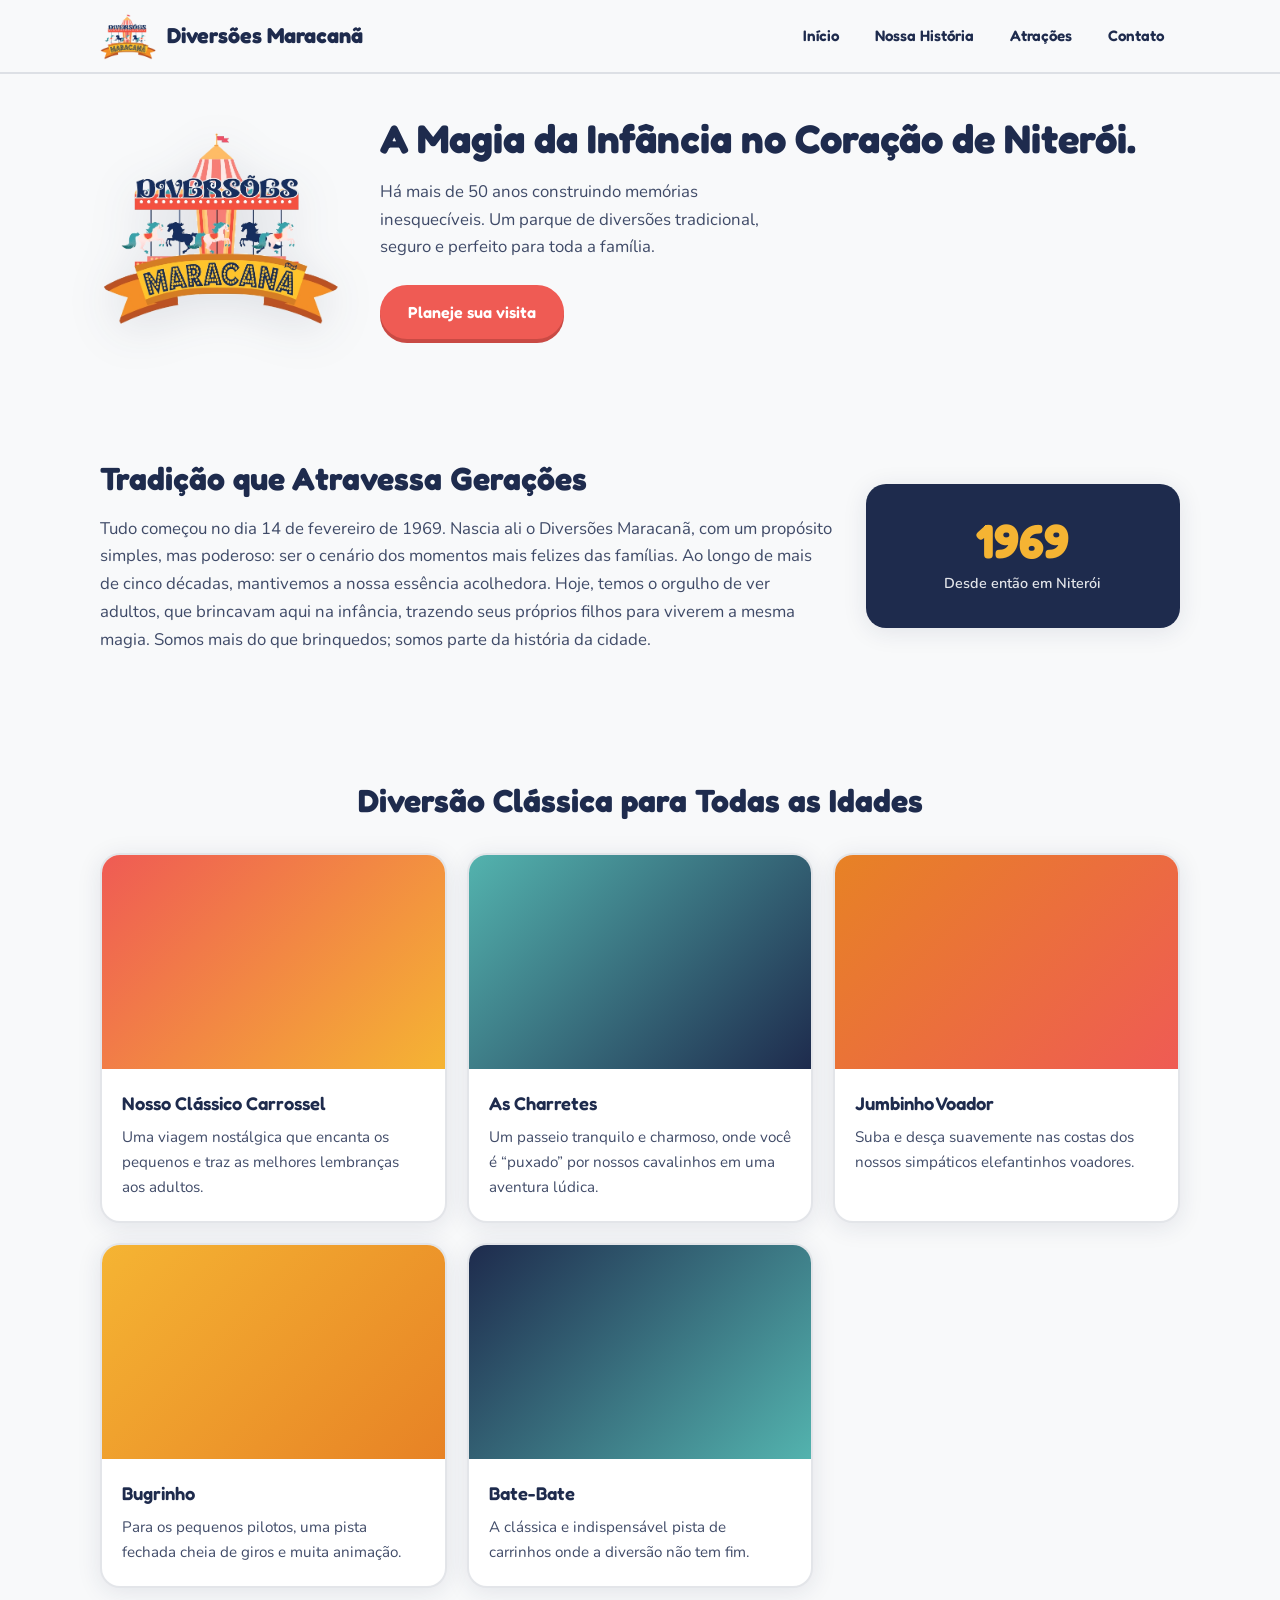
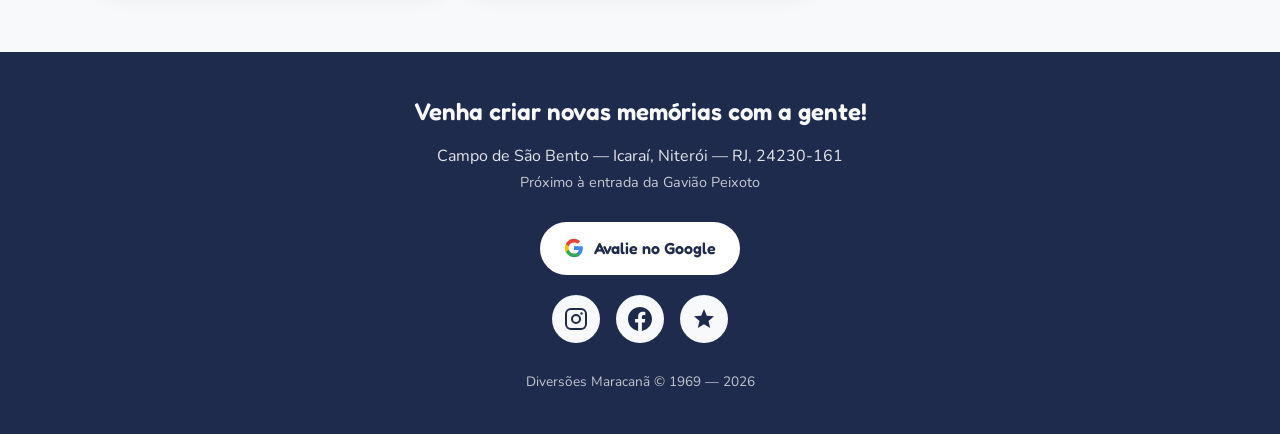
==== index.html @ ae3cbe06 "Publica site vitrine Diversões Maracanã Co-authored-by: Cursor <cursoragent@cursor.com>" ====
<!DOCTYPE html>
<html lang="pt-BR">
<head>
  <meta charset="UTF-8">
  <meta name="viewport" content="width=device-width, initial-scale=1.0">
  <meta name="description" content="Diversões Maracanã — há mais de 50 anos construindo memórias em Niterói, RJ. Parque de diversões tradicional, seguro e perfeito para toda a família.">
  <title>Diversões Maracanã | Parque em Niterói — RJ</title>
  <link rel="icon" href="assets/logo.png" type="image/png">
  <link rel="apple-touch-icon" href="assets/logo.png">
  <link rel="preconnect" href="https://fonts.googleapis.com">
  <link rel="preconnect" href="https://fonts.gstatic.com" crossorigin>
  <link href="https://fonts.googleapis.com/css2?family=Fredoka:wght@500;600;700&family=Nunito:wght@400;600;700&display=swap" rel="stylesheet">
  <link rel="stylesheet" href="styles.css">
</head>
<body>
  <a class="skip-link" href="#conteudo">Ir para o conteúdo</a>

  <header class="header" id="topo">
    <div class="header__inner container">
      <a class="brand" href="#topo">
        <img class="brand__logo" src="assets/logo.png" alt="" width="56" height="42" decoding="async" aria-hidden="true">
        <span class="brand__name">Diversões Maracanã</span>
      </a>

      <button class="nav-toggle" type="button" aria-expanded="false" aria-controls="menu-principal" aria-label="Abrir menu">
        <span class="nav-toggle__bar"></span>
        <span class="nav-toggle__bar"></span>
        <span class="nav-toggle__bar"></span>
      </button>

      <nav class="nav" id="menu-principal" aria-label="Menu principal">
        <ul class="nav__list">
          <li><a href="#topo">Início</a></li>
          <li><a href="#historia">Nossa História</a></li>
          <li><a href="#atracoes">Atrações</a></li>
          <li><a href="#contato">Contato</a></li>
        </ul>
      </nav>
    </div>
  </header>

  <main id="conteudo">
    <section class="hero" id="inicio" aria-labelledby="hero-title">
      <div class="container hero__inner">
        <img class="hero__logo" src="assets/logo.png" alt="Diversões Maracanã" width="260" height="195" decoding="async">
        <div class="hero__text">
          <h1 id="hero-title" class="hero__title">A Magia da Infância no Coração de Niterói.</h1>
          <p class="hero__subtitle">
            Há mais de 50 anos construindo memórias inesquecíveis. Um parque de diversões tradicional, seguro e perfeito para toda a família.
          </p>
          <a class="btn btn--cta" href="#contato">Planeje sua visita</a>
        </div>
      </div>
    </section>

    <section class="section historia" id="historia" aria-labelledby="historia-title">
      <div class="container historia__inner">
        <div class="historia__content">
          <h2 id="historia-title" class="section__title">Tradição que Atravessa Gerações</h2>
          <p class="historia__text">
            Tudo começou no dia 14 de fevereiro de 1969. Nascia ali o Diversões Maracanã, com um propósito simples, mas poderoso: ser o cenário dos momentos mais felizes das famílias. Ao longo de mais de cinco décadas, mantivemos a nossa essência acolhedora. Hoje, temos o orgulho de ver adultos, que brincavam aqui na infância, trazendo seus próprios filhos para viverem a mesma magia. Somos mais do que brinquedos; somos parte da história da cidade.
          </p>
        </div>
        <div class="historia__badge" aria-hidden="true">
          <span class="historia__year">1969</span>
          <span class="historia__label">Desde então em Niterói</span>
        </div>
      </div>
    </section>

    <section class="section atracoes" id="atracoes" aria-labelledby="atracoes-title">
      <div class="container">
        <header class="section__header">
          <h2 id="atracoes-title" class="section__title section__title--center">Diversão Clássica para Todas as Idades</h2>
        </header>
        <ul class="atracoes-grid">
          <li class="atracao-card">
            <div class="atracao-card__img atracao-card__img--1" role="img" aria-label="Imagem: Nosso Clássico Carrossel"></div>
            <div class="atracao-card__body">
              <h3 class="atracao-card__title">Nosso Clássico Carrossel</h3>
              <p>Uma viagem nostálgica que encanta os pequenos e traz as melhores lembranças aos adultos.</p>
            </div>
          </li>
          <li class="atracao-card">
            <div class="atracao-card__img atracao-card__img--2" role="img" aria-label="Imagem: As Charretes"></div>
            <div class="atracao-card__body">
              <h3 class="atracao-card__title">As Charretes</h3>
              <p>Um passeio tranquilo e charmoso, onde você é &ldquo;puxado&rdquo; por nossos cavalinhos em uma aventura lúdica.</p>
            </div>
          </li>
          <li class="atracao-card">
            <div class="atracao-card__img atracao-card__img--3" role="img" aria-label="Imagem: Jumbinho Voador"></div>
            <div class="atracao-card__body">
              <h3 class="atracao-card__title">Jumbinho Voador</h3>
              <p>Suba e desça suavemente nas costas dos nossos simpáticos elefantinhos voadores.</p>
            </div>
          </li>
          <li class="atracao-card">
            <div class="atracao-card__img atracao-card__img--4" role="img" aria-label="Imagem: Bugrinho"></div>
            <div class="atracao-card__body">
              <h3 class="atracao-card__title">Bugrinho</h3>
              <p>Para os pequenos pilotos, uma pista fechada cheia de giros e muita animação.</p>
            </div>
          </li>
          <li class="atracao-card">
            <div class="atracao-card__img atracao-card__img--5" role="img" aria-label="Imagem: Bate-Bate"></div>
            <div class="atracao-card__body">
              <h3 class="atracao-card__title">Bate-Bate</h3>
              <p>A clássica e indispensável pista de carrinhos onde a diversão não tem fim.</p>
            </div>
          </li>
        </ul>
      </div>
    </section>
  </main>

  <footer class="footer" id="contato">
    <div class="container footer__inner">
      <p class="footer__phrase">Venha criar novas memórias com a gente!</p>
      <address class="footer__location">
        <span class="footer__location-main">Campo de São Bento — Icaraí, Niterói — RJ, 24230-161</span>
        <span class="footer__location-note">Próximo à entrada da Gavião Peixoto</span>
      </address>

      <div class="footer__actions">
        <a class="btn btn--google" href="https://share.google/sblqpEPhk3di3RoPD" target="_blank" rel="noopener noreferrer">
          <svg class="btn__icon" viewBox="0 0 24 24" width="20" height="20" aria-hidden="true" focusable="false">
            <path fill="#4285F4" d="M22.56 12.25c0-.78-.07-1.53-.2-2.25H12v4.26h5.92a5.06 5.06 0 01-2.2 3.32v2.77h3.57c2.08-1.92 3.28-4.74 3.28-8.1z"/>
            <path fill="#34A853" d="M12 23c2.97 0 5.46-.98 7.28-2.66l-3.57-2.77c-.98.66-2.23 1.06-3.71 1.06-2.86 0-5.29-1.93-6.16-4.53H2.18v2.84C3.99 20.53 7.7 23 12 23z"/>
            <path fill="#FBBC05" d="M5.84 14.09c-.22-.66-.35-1.36-.35-2.09s.13-1.43.35-2.09V7.07H2.18C1.43 8.55 1 10.22 1 12s.43 3.45 1.18 4.93l2.85-2.22.81-.62z"/>
            <path fill="#EA4335" d="M12 5.38c1.62 0 3.06.56 4.21 1.64l3.15-3.15C17.45 2.09 14.97 1 12 1 7.7 1 3.99 3.47 2.18 7.07l3.66 2.84c.87-2.6 3.3-4.53 6.16-4.53z"/>
          </svg>
          Avalie no Google
        </a>

        <ul class="footer__social" aria-label="Redes sociais">
          <li>
            <a class="footer__icon-link" href="https://www.instagram.com/diversoesmaracana?utm_source=ig_web_button_share_sheet&igsh=ZDNlZDc0MzIxNw==" target="_blank" rel="noopener noreferrer" aria-label="Instagram — Diversões Maracanã">
              <svg class="footer__icon" viewBox="0 0 24 24" aria-hidden="true" focusable="false">
                <rect x="2" y="2" width="20" height="20" rx="5" fill="none" stroke="currentColor" stroke-width="2"/>
                <circle cx="12" cy="12" r="4" fill="none" stroke="currentColor" stroke-width="2"/>
                <circle cx="17.5" cy="6.5" r="1.2" fill="currentColor"/>
              </svg>
            </a>
          </li>
          <li>
            <a class="footer__icon-link footer__icon-link--fb" href="https://www.facebook.com/people/Diversoesmaracana/61552289991454/" target="_blank" rel="noopener noreferrer" aria-label="Facebook — Diversões Maracanã">
              <svg class="footer__icon" viewBox="0 0 24 24" aria-hidden="true" focusable="false">
                <path fill="currentColor" d="M24 12.073c0-6.627-5.373-12-12-12s-12 5.373-12 12c0 5.99 4.388 10.954 10.125 11.854v-8.385H7.078v-3.47h3.047V9.43c0-3.007 1.792-4.669 4.533-4.669 1.312 0 2.686.235 2.686.235v2.953H15.83c-1.491 0-1.956.925-1.956 1.874v2.25h3.328l-.532 3.47h-2.796v8.385C19.612 23.027 24 18.062 24 12.073z"/>
              </svg>
            </a>
          </li>
          <li>
            <a class="footer__icon-link footer__icon-link--google" href="https://share.google/sblqpEPhk3di3RoPD" target="_blank" rel="noopener noreferrer" aria-label="Google Reviews — Diversões Maracanã">
              <svg class="footer__icon" viewBox="0 0 24 24" aria-hidden="true" focusable="false">
                <path fill="currentColor" d="M12 17.27L18.18 21l-1.64-7.03L22 9.24l-7.19-.61L12 2 9.19 8.63 2 9.24l5.46 4.73L5.82 21z"/>
              </svg>
            </a>
          </li>
        </ul>
      </div>

      <p class="footer__copy">Diversões Maracanã &copy; 1969 — 2026</p>
    </div>
  </footer>

  <script src="script.js"></script>
</body>
</html>
---- styles.css ----
/* Diversões Maracanã — Mobile First
   #F8F9FA #1E2B4D #EF5B54 #F5B433 #E78225 #53B3AE */

:root {
  --bg: #F8F9FA;
  --navy: #1E2B4D;
  --coral: #EF5B54;
  --gold: #F5B433;
  --orange: #E78225;
  --aqua: #53B3AE;
  --white: #fff;
  --navy-80: rgba(30, 43, 77, 0.85);
  --navy-12: rgba(30, 43, 77, 0.12);
  --shadow: 0 4px 24px rgba(30, 43, 77, 0.1);
  --shadow-hover: 0 14px 36px rgba(30, 43, 77, 0.16);
  --radius: 12px;
  --radius-lg: 20px;
  --font-display: "Fredoka", system-ui, sans-serif;
  --font-body: "Nunito", system-ui, sans-serif;
  --header-h: 72px;
  --container: min(1080px, 100% - 2rem);
  --ease: 0.3s cubic-bezier(0.4, 0, 0.2, 1);
}

*,
*::before,
*::after {
  box-sizing: border-box;
}

html {
  scroll-behavior: smooth;
}

body {
  margin: 0;
  font-family: var(--font-body);
  font-size: 1rem;
  line-height: 1.65;
  color: var(--navy);
  background: var(--bg);
  -webkit-font-smoothing: antialiased;
}

img {
  max-width: 100%;
  height: auto;
  display: block;
}

.container {
  width: var(--container);
  margin-inline: auto;
}

.skip-link {
  position: absolute;
  top: -100%;
  left: 1rem;
  z-index: 200;
  padding: 0.75rem 1rem;
  background: var(--navy);
  color: var(--bg);
  border-radius: var(--radius);
  font-weight: 700;
  text-decoration: none;
}

.skip-link:focus {
  top: 1rem;
}

/* Buttons */
.btn {
  display: inline-flex;
  align-items: center;
  justify-content: center;
  padding: 0.85rem 1.75rem;
  font-family: var(--font-display);
  font-size: 1rem;
  font-weight: 600;
  text-decoration: none;
  border: none;
  border-radius: 999px;
  cursor: pointer;
  transition: transform var(--ease), box-shadow var(--ease), background var(--ease);
}

.btn--cta {
  background: var(--coral);
  color: var(--white);
  box-shadow: 0 4px 0 #c94a44;
}

.btn--cta:hover,
.btn--cta:focus-visible {
  color: var(--white);
  transform: translateY(-3px);
  box-shadow: 0 8px 0 #c94a44, var(--shadow-hover);
}

.btn--cta:active {
  transform: translateY(1px);
  box-shadow: 0 2px 0 #c94a44;
}

.btn:focus-visible {
  outline: 3px solid var(--gold);
  outline-offset: 3px;
}

/* Header */
.header {
  position: sticky;
  top: 0;
  z-index: 100;
  background: rgba(248, 249, 250, 0.94);
  backdrop-filter: blur(10px);
  border-bottom: 2px solid var(--navy-12);
}

.header__inner {
  display: flex;
  align-items: center;
  justify-content: space-between;
  min-height: var(--header-h);
  gap: 1rem;
}

.brand {
  display: flex;
  align-items: center;
  gap: 0.65rem;
  text-decoration: none;
  color: var(--navy);
}

.brand__logo {
  width: auto;
  height: 48px;
  object-fit: contain;
}

.brand__name {
  font-family: var(--font-display);
  font-size: clamp(1rem, 3.5vw, 1.35rem);
  font-weight: 700;
  line-height: 1.2;
}

.brand:hover .brand__name,
.brand:focus-visible .brand__name {
  color: var(--coral);
  transition: color var(--ease);
}

.nav-toggle {
  display: flex;
  flex-direction: column;
  justify-content: center;
  gap: 5px;
  width: 44px;
  height: 44px;
  padding: 0;
  border: none;
  background: var(--navy);
  border-radius: var(--radius);
  cursor: pointer;
}

.nav-toggle__bar {
  display: block;
  width: 22px;
  height: 2px;
  margin-inline: auto;
  background: var(--bg);
  border-radius: 2px;
  transition: transform var(--ease), opacity var(--ease);
}

.nav-toggle[aria-expanded="true"] .nav-toggle__bar:nth-child(1) {
  transform: translateY(7px) rotate(45deg);
}

.nav-toggle[aria-expanded="true"] .nav-toggle__bar:nth-child(2) {
  opacity: 0;
}

.nav-toggle[aria-expanded="true"] .nav-toggle__bar:nth-child(3) {
  transform: translateY(-7px) rotate(-45deg);
}

.nav {
  position: fixed;
  inset: var(--header-h) 0 0 0;
  padding: 1.5rem;
  background: var(--bg);
  transform: translateX(100%);
  transition: transform var(--ease);
  overflow-y: auto;
}

.nav.is-open {
  transform: translateX(0);
}

.nav__list {
  margin: 0;
  padding: 0;
  list-style: none;
}

.nav__list a {
  display: block;
  padding: 0.85rem 0;
  font-family: var(--font-display);
  font-size: 1.1rem;
  font-weight: 600;
  color: var(--navy);
  text-decoration: none;
  border-bottom: 2px solid var(--navy-12);
  transition: color var(--ease), padding-left var(--ease);
}

.nav__list a:hover,
.nav__list a:focus-visible {
  color: var(--coral);
  padding-left: 0.5rem;
}

/* Hero */
.hero {
  padding: 2.5rem 0 3.5rem;
}

.hero__inner {
  display: flex;
  flex-direction: column;
  align-items: center;
  text-align: center;
  gap: 1.5rem;
}

.hero__logo {
  width: min(220px, 70vw);
  filter: drop-shadow(0 10px 24px rgba(30, 43, 77, 0.12));
}

.hero__title {
  margin: 0 0 1rem;
  font-family: var(--font-display);
  font-size: clamp(1.65rem, 6vw, 2.5rem);
  font-weight: 700;
  line-height: 1.2;
  color: var(--navy);
}

.hero__subtitle {
  margin: 0 0 1.5rem;
  font-size: 1.05rem;
  color: var(--navy-80);
  max-width: 38ch;
  margin-inline: auto;
}

/* Sections */
.section {
  padding: 3rem 0;
}

.section__title {
  margin: 0 0 1rem;
  font-family: var(--font-display);
  font-size: clamp(1.45rem, 4.5vw, 2rem);
  font-weight: 700;
  line-height: 1.25;
  color: var(--navy);
}

.section__title--center {
  text-align: center;
}

.section__header {
  margin-bottom: 2rem;
}

/* História */
.historia__inner {
  display: grid;
  gap: 2rem;
}

.historia__text {
  margin: 0;
  font-size: 1.05rem;
  color: var(--navy-80);
}

.historia__badge {
  display: flex;
  flex-direction: column;
  align-items: center;
  justify-content: center;
  padding: 2rem;
  background: var(--navy);
  color: var(--bg);
  border-radius: var(--radius-lg);
  text-align: center;
  box-shadow: var(--shadow);
}

.historia__year {
  font-family: var(--font-display);
  font-size: 3rem;
  font-weight: 700;
  color: var(--gold);
  line-height: 1;
}

.historia__label {
  margin-top: 0.5rem;
  font-size: 0.9rem;
  font-weight: 600;
  opacity: 0.9;
}

/* Atrações grid */
.atracoes {
  padding-bottom: 4rem;
}

.atracoes-grid {
  display: grid;
  gap: 1.25rem;
  margin: 0;
  padding: 0;
  list-style: none;
}

.atracao-card {
  background: var(--white);
  border-radius: var(--radius-lg);
  border: 2px solid var(--navy-12);
  overflow: hidden;
  box-shadow: var(--shadow);
  transition: transform var(--ease), box-shadow var(--ease), border-color var(--ease);
}

.atracao-card:hover,
.atracao-card:focus-within {
  transform: translateY(-6px);
  box-shadow: var(--shadow-hover);
  border-color: var(--gold);
}

.atracao-card__img {
  aspect-ratio: 16 / 10;
  background-size: cover;
  background-position: center;
  transition: transform var(--ease);
}

.atracao-card:hover .atracao-card__img {
  transform: scale(1.04);
}

.atracao-card__img--1 {
  background: linear-gradient(135deg, var(--coral) 0%, var(--gold) 100%);
}

.atracao-card__img--2 {
  background: linear-gradient(135deg, var(--aqua) 0%, var(--navy) 100%);
}

.atracao-card__img--3 {
  background: linear-gradient(135deg, var(--orange) 0%, var(--coral) 100%);
}

.atracao-card__img--4 {
  background: linear-gradient(135deg, var(--gold) 0%, var(--orange) 100%);
}

.atracao-card__img--5 {
  background: linear-gradient(135deg, var(--navy) 0%, var(--aqua) 100%);
}

.atracao-card__body {
  padding: 1.15rem 1.25rem 1.35rem;
}

.atracao-card__title {
  margin: 0 0 0.4rem;
  font-family: var(--font-display);
  font-size: 1.15rem;
  font-weight: 600;
  color: var(--navy);
}

.atracao-card__body p {
  margin: 0;
  font-size: 0.95rem;
  color: var(--navy-80);
}

/* Footer */
.footer {
  padding: 2.5rem 0;
  background: var(--navy);
  color: var(--bg);
  text-align: center;
}

.footer__inner {
  display: flex;
  flex-direction: column;
  align-items: center;
  gap: 0.75rem;
}

.footer__phrase {
  margin: 0;
  font-family: var(--font-display);
  font-size: clamp(1.2rem, 4vw, 1.5rem);
  font-weight: 600;
}

.footer__location {
  margin: 0;
  font-size: 1rem;
  font-style: normal;
  line-height: 1.5;
  opacity: 0.9;
}

.footer__location-main {
  display: block;
}

.footer__location-note {
  display: block;
  margin-top: 0.25rem;
  font-size: 0.9rem;
  opacity: 0.85;
}

.footer__actions {
  display: flex;
  flex-direction: column;
  align-items: center;
  gap: 1.25rem;
  margin: 1rem 0 0.5rem;
}

.footer__social {
  display: flex;
  gap: 1rem;
  margin: 0;
  padding: 0;
  list-style: none;
}

.btn--google {
  display: inline-flex;
  align-items: center;
  gap: 0.6rem;
  padding: 0.85rem 1.5rem;
  font-family: var(--font-display);
  font-size: 1rem;
  font-weight: 600;
  text-decoration: none;
  color: var(--navy);
  background: var(--white);
  border-radius: 999px;
  box-shadow: 0 4px 0 rgba(30, 43, 77, 0.15);
  transition: transform var(--ease), box-shadow var(--ease);
}

.btn--google:hover,
.btn--google:focus-visible {
  color: var(--navy);
  transform: translateY(-3px);
  box-shadow: 0 8px 0 rgba(30, 43, 77, 0.15), var(--shadow-hover);
}

.btn--google:active {
  transform: translateY(1px);
  box-shadow: 0 2px 0 rgba(30, 43, 77, 0.15);
}

.btn__icon {
  flex-shrink: 0;
}

.footer__icon-link {
  display: flex;
  align-items: center;
  justify-content: center;
  width: 48px;
  height: 48px;
  color: var(--navy);
  background: var(--bg);
  border-radius: 50%;
  text-decoration: none;
  transition: transform var(--ease), background var(--ease), color var(--ease);
}

.footer__icon-link:hover,
.footer__icon-link:focus-visible {
  transform: translateY(-4px) scale(1.08);
  background: var(--gold);
  color: var(--navy);
}

.footer__icon-link--fb:hover,
.footer__icon-link--fb:focus-visible {
  background: #1877f2;
  color: var(--white);
}

.footer__icon-link--google:hover,
.footer__icon-link--google:focus-visible {
  background: var(--gold);
  color: var(--navy);
}

.footer__icon {
  width: 24px;
  height: 24px;
}

.footer__copy {
  margin: 0.5rem 0 0;
  font-size: 0.85rem;
  opacity: 0.75;
}

/* Tablet+ */
@media (min-width: 640px) {
  .atracoes-grid {
    grid-template-columns: repeat(2, 1fr);
  }
}

@media (min-width: 768px) {
  .nav-toggle {
    display: none;
  }

  .nav {
    position: static;
    padding: 0;
    transform: none;
    overflow: visible;
    background: transparent;
  }

  .nav__list {
    display: flex;
    gap: 0.25rem;
  }

  .nav__list a {
    padding: 0.5rem 1rem;
    font-size: 0.95rem;
    border: none;
    border-radius: 999px;
  }

  .nav__list a:hover,
  .nav__list a:focus-visible {
    padding-left: 1rem;
    background: rgba(239, 91, 84, 0.12);
  }

  .hero__inner {
    flex-direction: row;
    text-align: left;
    align-items: center;
    gap: 2.5rem;
  }

  .hero__logo {
    flex-shrink: 0;
    width: 240px;
  }

  .hero__subtitle {
    margin-inline: 0;
  }

  .historia__inner {
    grid-template-columns: 1.4fr 0.6fr;
    align-items: center;
  }
}

@media (min-width: 1024px) {
  .section {
    padding: 4rem 0;
  }

  .atracoes-grid {
    grid-template-columns: repeat(3, 1fr);
  }

  .atracoes-grid .atracao-card:last-child {
    grid-column: span 1;
  }
}

@media (min-width: 1100px) {
  .atracoes-grid {
    grid-template-columns: repeat(3, 1fr);
  }

  .atracoes-grid .atracao-card:nth-child(4),
  .atracoes-grid .atracao-card:nth-child(5) {
    grid-column: span 1;
  }
}

@media (prefers-reduced-motion: reduce) {
  html {
    scroll-behavior: auto;
  }

  *,
  *::before,
  *::after {
    transition-duration: 0.01ms !important;
  }

  .atracao-card:hover .atracao-card__img {
    transform: none;
  }
}
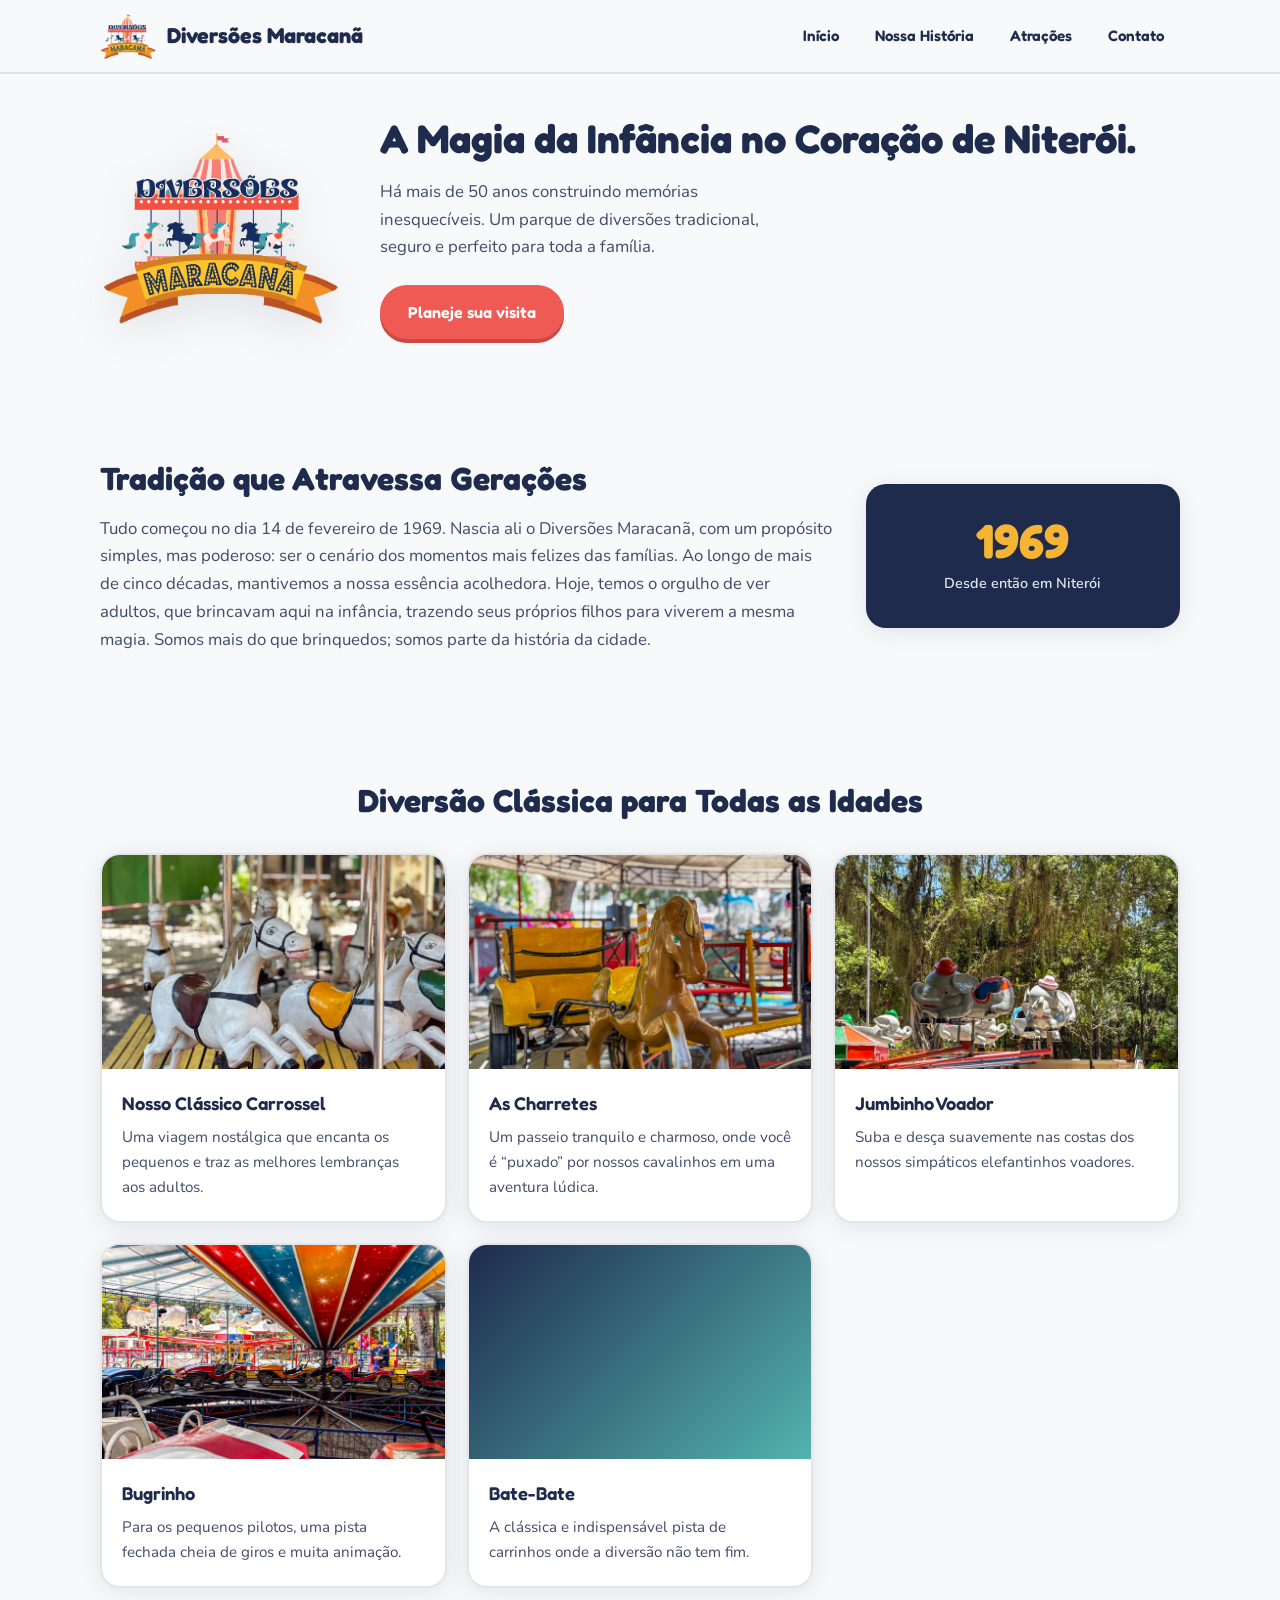
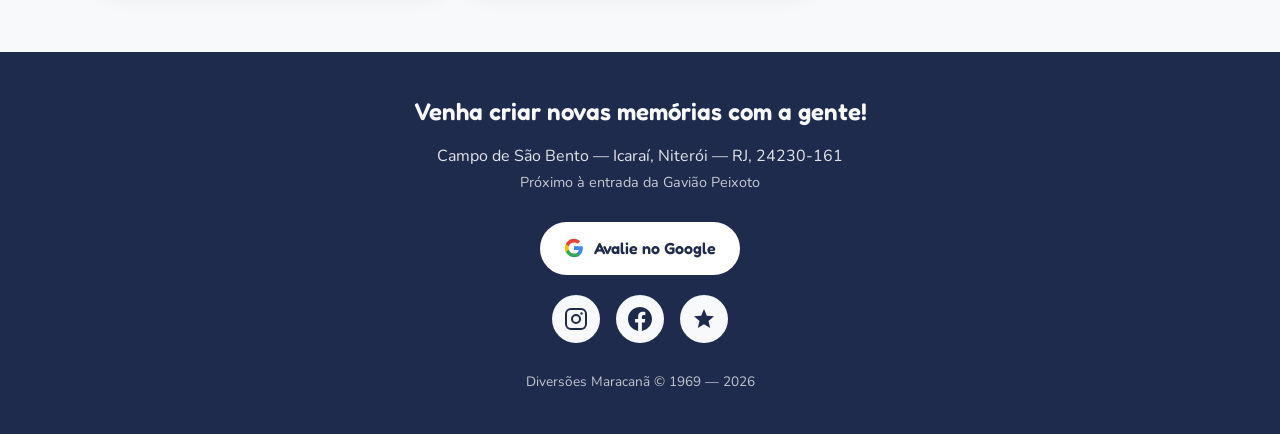
==== commit a4e79192: "Forca atualizacao do CSS" ====
--- a/index.html
+++ b/index.html
@@ -10,7 +10,7 @@
   <link rel="preconnect" href="https://fonts.googleapis.com">
   <link rel="preconnect" href="https://fonts.gstatic.com" crossorigin>
   <link href="https://fonts.googleapis.com/css2?family=Fredoka:wght@500;600;700&family=Nunito:wght@400;600;700&display=swap" rel="stylesheet">
-  <link rel="stylesheet" href="styles.css">
+  <link rel="stylesheet" href="styles.css?v=2">
 </head>
 <body>
   <a class="skip-link" href="#conteudo">Ir para o conteúdo</a>
--- a/styles.css
+++ b/styles.css
@@ -191,13 +191,18 @@
 }
 
 .nav {
-  position: fixed;
-  inset: var(--header-h) 0 0 0;
+  position: absolute;
+  top: 100%;
+  right: 0;
+  left: 0;
   padding: 1.5rem;
   background: var(--bg);
   transform: translateX(100%);
   transition: transform var(--ease);
   overflow-y: auto;
+  max-height: calc(100vh - var(--header-h));
+  z-index: 101;
+  box-shadow: var(--shadow);
 }
 
 .nav.is-open {
@@ -366,19 +371,19 @@
 }
 
 .atracao-card__img--1 {
-  background: linear-gradient(135deg, var(--coral) 0%, var(--gold) 100%);
+  background-image: url("assets/carrossel.jpg"), linear-gradient(135deg, var(--coral) 0%, var(--gold) 100%);
 }
 
 .atracao-card__img--2 {
-  background: linear-gradient(135deg, var(--aqua) 0%, var(--navy) 100%);
+  background-image: url("assets/charretes.jpg"), linear-gradient(135deg, var(--aqua) 0%, var(--navy) 100%);
 }
 
 .atracao-card__img--3 {
-  background: linear-gradient(135deg, var(--orange) 0%, var(--coral) 100%);
+  background-image: url("assets/jumbinho.jpg"), linear-gradient(135deg, var(--orange) 0%, var(--coral) 100%);
 }
 
 .atracao-card__img--4 {
-  background: linear-gradient(135deg, var(--gold) 0%, var(--orange) 100%);
+  background-image: url("assets/bugrinho.jpg"), linear-gradient(135deg, var(--gold) 0%, var(--orange) 100%);
 }
 
 .atracao-card__img--5 {
@@ -553,6 +558,8 @@
     transform: none;
     overflow: visible;
     background: transparent;
+    box-shadow: none;
+    z-index: auto;
   }
 
   .nav__list {
